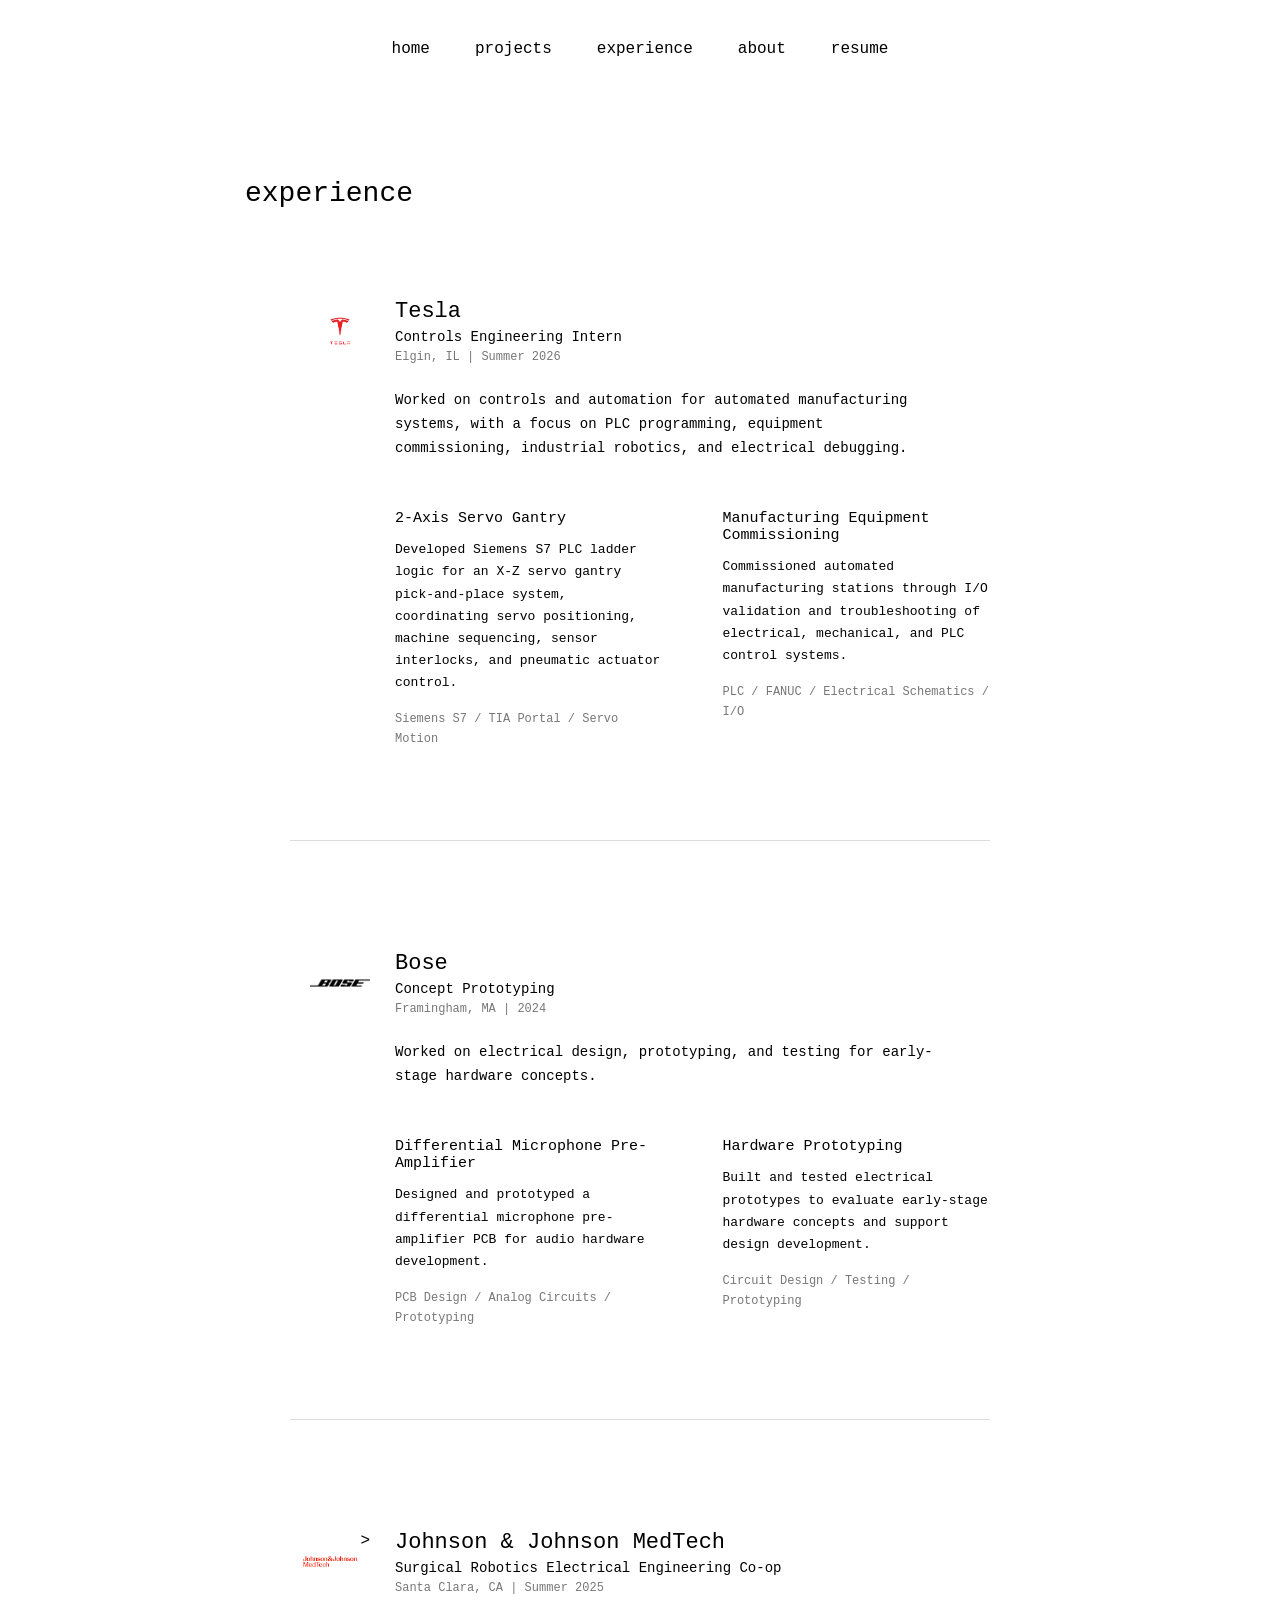
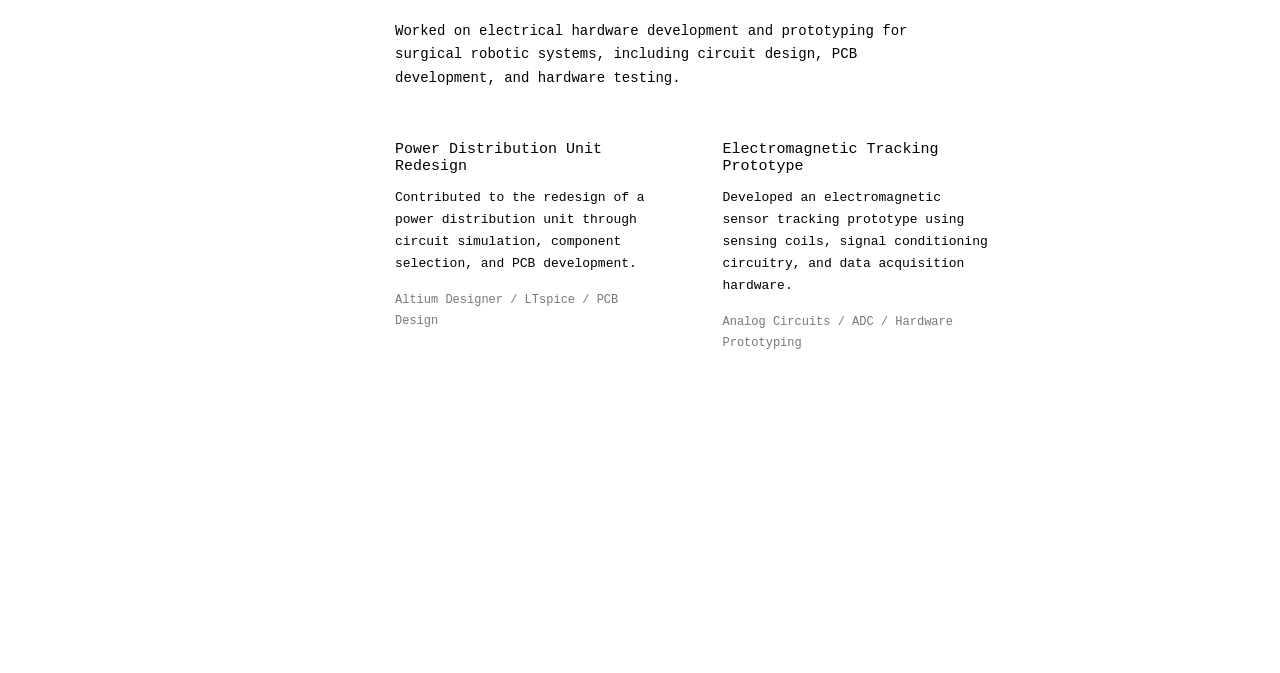
==== experience.html @ fe1cb934 "adding experience, projects, resume, and images" ====
<!DOCTYPE html>
<html lang="en">

<head>
    <meta charset="UTF-8">
    <meta name="viewport" content="width=device-width, initial-scale=1.0">

    <title>Experience | Serena Lin</title>

    <link rel="stylesheet" href="style.css">
</head>


<body>

    <!-- NAVIGATION -->

    <nav>
        <a href="index.html">home</a>
        <a href="projects.html">projects</a>
        <a href="experience.html">experience</a>
        <a href="index.html#about">about</a>
        <a href="assets\resume\6_28_2026 Serena Lin Resume.docx (2).pdf" target="_blank">resume</a>
    </nav>


    <!-- EXPERIENCE -->

    <main class="experience-page">

        <h1>experience</h1>


        <!-- TESLA -->

        <section class="experience">

            <div class="experience-header">

                <div class="company-logo">
                    <img src="assets/logos/tesla.png" alt="Tesla logo">
                </div>

                <div class="company-info">

                    <h2>Tesla</h2>

                    <h3>Controls Engineering Intern</h3>

                    <p class="experience-meta">
                        Elgin, IL | Summer 2026
                    </p>

                    <p class="experience-description">
                        Worked on controls and automation for automated
                        manufacturing systems, with a focus on PLC programming,
                        equipment commissioning, industrial robotics, and
                        electrical debugging.
                    </p>

                </div>

            </div>


            <div class="experience-projects">

                <!-- TESLA PROJECT 1 -->

                <div class="experience-project">

                    <h3>2-Axis Servo Gantry</h3>

                    <p>
                        Developed Siemens S7 PLC ladder logic for an X-Z servo
                        gantry pick-and-place system, coordinating servo
                        positioning, machine sequencing, sensor interlocks,
                        and pneumatic actuator control.
                    </p>

                    <p class="project-tools">
                        Siemens S7 / TIA Portal / Servo Motion
                    </p>

                </div>


                <!-- TESLA PROJECT 2 -->

                <div class="experience-project">

                    <h3>Manufacturing Equipment Commissioning</h3>

                    <p>
                        Commissioned automated manufacturing stations through
                        I/O validation and troubleshooting of electrical,
                        mechanical, and PLC control systems.
                    </p>

                    <p class="project-tools">
                        PLC / FANUC / Electrical Schematics / I/O
                    </p>

                </div>

            </div>

        </section>



        <!-- BOSE -->

        <section class="experience">

            <div class="experience-header">

                <div class="company-logo">
                    <img src="assets/logos/bose.png" alt="Bose logo">
                </div>

                <div class="company-info">

                    <h2>Bose</h2>

                    <h3>Concept Prototyping</h3>

                    <p class="experience-meta">
                        Framingham, MA | 2024
                    </p>

                    <p class="experience-description">
                        Worked on electrical design, prototyping, and testing
                        for early-stage hardware concepts.
                    </p>

                </div>

            </div>


            <div class="experience-projects">

                <!-- BOSE PROJECT 1 -->

                <div class="experience-project">

                    <h3>Differential Microphone Pre-Amplifier</h3>

                    <p>
                        Designed and prototyped a differential microphone
                        pre-amplifier PCB for audio hardware development.
                    </p>

                    <p class="project-tools">
                        PCB Design / Analog Circuits / Prototyping
                    </p>

                </div>


                <!-- BOSE PROJECT 2 -->

                <div class="experience-project">

                    <h3>Hardware Prototyping</h3>

                    <p>
                        Built and tested electrical prototypes to evaluate
                        early-stage hardware concepts and support design
                        development.
                    </p>

                    <p class="project-tools">
                        Circuit Design / Testing / Prototyping
                    </p>

                </div>

            </div>

        </section>



        <!-- JOHNSON & JOHNSON -->

        <section class="experience">

            <div class="experience-header">

                <div class="company-logo">
                    <img
                        <img src="assets/logos/jnj.webp" alt="Johnson & Johnson MedTech logo">
                    >
                </div>

                <div class="company-info">

                    <h2>Johnson & Johnson MedTech</h2>

                    <h3>Surgical Robotics Electrical Engineering Co-op</h3>

                    <p class="experience-meta">
                        Santa Clara, CA | Summer 2025
                    </p>

                    <p class="experience-description">
                        Worked on electrical hardware development and
                        prototyping for surgical robotic systems, including
                        circuit design, PCB development, and hardware testing.
                    </p>

                </div>

            </div>


            <div class="experience-projects">

                <!-- J&J PROJECT 1 -->

                <div class="experience-project">

                    <h3>Power Distribution Unit Redesign</h3>

                    <p>
                        Contributed to the redesign of a power distribution
                        unit through circuit simulation, component selection,
                        and PCB development.
                    </p>

                    <p class="project-tools">
                        Altium Designer / LTspice / PCB Design
                    </p>

                </div>


                <!-- J&J PROJECT 2 -->

                <div class="experience-project">

                    <h3>Electromagnetic Tracking Prototype</h3>

                    <p>
                        Developed an electromagnetic sensor tracking prototype
                        using sensing coils, signal conditioning circuitry,
                        and data acquisition hardware.
                    </p>

                    <p class="project-tools">
                        Analog Circuits / ADC / Hardware Prototyping
                    </p>

                </div>

            </div>

        </section>


    </main>

</body>

</html>
---- style.css ----
/* =========================
   GLOBAL
   ========================= */

* {
    margin: 0;
    padding: 0;
    box-sizing: border-box;
}

body {
    background-color: white;
    color: black;
    font-family: "Courier New", Courier, monospace;
}


/* =========================
   NAVIGATION
   ========================= */

nav {
    display: flex;
    justify-content: center;
    gap: 45px;
    padding-top: 40px;
}

nav a {
    color: black;
    text-decoration: none;
    font-size: 16px;
}

nav a:hover {
    color: #777;
}


/* =========================
   HOME PAGE
   ========================= */

.home {
    max-width: 650px;
    margin: 0 auto;
    padding: 140px 25px 100px;
    text-align: center;
}

.home h1 {
    font-size: 32px;
    font-weight: normal;
    margin-bottom: 10px;
}

.welcome {
    font-size: 16px;
    margin-bottom: 60px;
}

.about-home {
    text-align: left;
    font-size: 15px;
    line-height: 1.8;
}

.about-home p {
    margin-bottom: 18px;
}


/* =========================
   PROJECTS PAGE
   ========================= */

.projects-page {
    max-width: 850px;
    margin: 0 auto;
    padding: 120px 30px;
}

.projects-page > h1 {
    font-size: 28px;
    font-weight: normal;
    margin-bottom: 80px;
}

.project-preview {
    display: grid;
    grid-template-columns: 1fr 1fr;
    gap: 45px;
    align-items: center;
    margin-bottom: 120px;
}

.project-image img {
    width: 100%;
    display: block;
}

.project-info h2 {
    font-size: 22px;
    font-weight: normal;
    margin: 8px 0 20px;
}

.project-info p {
    font-size: 14px;
    line-height: 1.7;
    margin-bottom: 18px;
}

.project-year {
    color: #777;
    font-size: 12px !important;
}

.project-tools {
    color: #777;
    font-size: 12px !important;
}

.project-info a {
    color: black;
    text-decoration: none;
    font-size: 13px;
}

.project-info a:hover {
    text-decoration: underline;
}


/* =========================
   EXPERIENCE PAGE
   ========================= */

.experience-page {
    max-width: 850px;
    margin: 0 auto;
    padding: 120px 30px;
}

.experience-page > h1 {
    font-size: 28px;
    font-weight: normal;
    margin-bottom: 90px;
}


/* INDIVIDUAL COMPANY */

.experience {
    max-width: 700px;
    margin: 0 auto 110px;
    padding-bottom: 90px;
    border-bottom: 1px solid #ddd;
}

.experience:last-child {
    border-bottom: none;
}


/* COMPANY HEADER */

.experience-header {
    display: grid;
    grid-template-columns: 80px 1fr;
    gap: 25px;
    align-items: start;
}


/* LOGO */

.company-logo {
    display: flex;
    justify-content: flex-end;
    padding-top: 2px;
}

.company-logo img {
    width: 60px;
    height: 60px;
    object-fit: contain;
}


/* COMPANY INFORMATION */

.company-info {
    text-align: left;
}

.company-info h2 {
    font-size: 22px;
    font-weight: normal;
    margin-bottom: 5px;
}

.company-info h3 {
    font-size: 14px;
    font-weight: normal;
    margin-bottom: 5px;
}

.experience-meta {
    font-size: 12px;
    color: #777;
}


/* COMPANY DESCRIPTION */

.experience-description {
    max-width: 550px;
    margin-top: 25px;
    font-size: 14px;
    line-height: 1.7;
}


/* EXPERIENCE PROJECTS */

.experience-projects {
    display: grid;
    grid-template-columns: 1fr 1fr;
    gap: 60px;

    margin-top: 50px;
    margin-left: 105px;
}


/* INDIVIDUAL EXPERIENCE PROJECT */

.experience-project h3 {
    font-size: 15px;
    font-weight: normal;
    margin-bottom: 12px;
}

.experience-project p {
    font-size: 13px;
    line-height: 1.7;
}

.experience-project .project-tools {
    margin-top: 15px;
    color: #777;
    font-size: 12px !important;
}


/* =========================
   MOBILE
   ========================= */

@media (max-width: 700px) {

    /* NAVIGATION */

    nav {
        gap: 20px;
        padding-top: 30px;
    }

    nav a {
        font-size: 13px;
    }


    /* HOME */

    .home {
        padding: 90px 25px 70px;
    }

    .home h1 {
        font-size: 28px;
    }


    /* PROJECTS */

    .projects-page {
        padding: 80px 25px;
    }

    .project-preview {
        grid-template-columns: 1fr;
        gap: 25px;
        margin-bottom: 90px;
    }


    /* EXPERIENCE */

    .experience-page {
        padding: 80px 25px;
    }

    .experience-page > h1 {
        margin-bottom: 70px;
    }

    .experience {
        margin-bottom: 80px;
        padding-bottom: 70px;
    }

    .experience-header {
        grid-template-columns: 55px 1fr;
        gap: 15px;
    }

    .company-logo img {
        width: 45px;
        height: 45px;
    }

    .experience-projects {
        grid-template-columns: 1fr;
        margin-left: 70px;
        gap: 40px;
    }

}
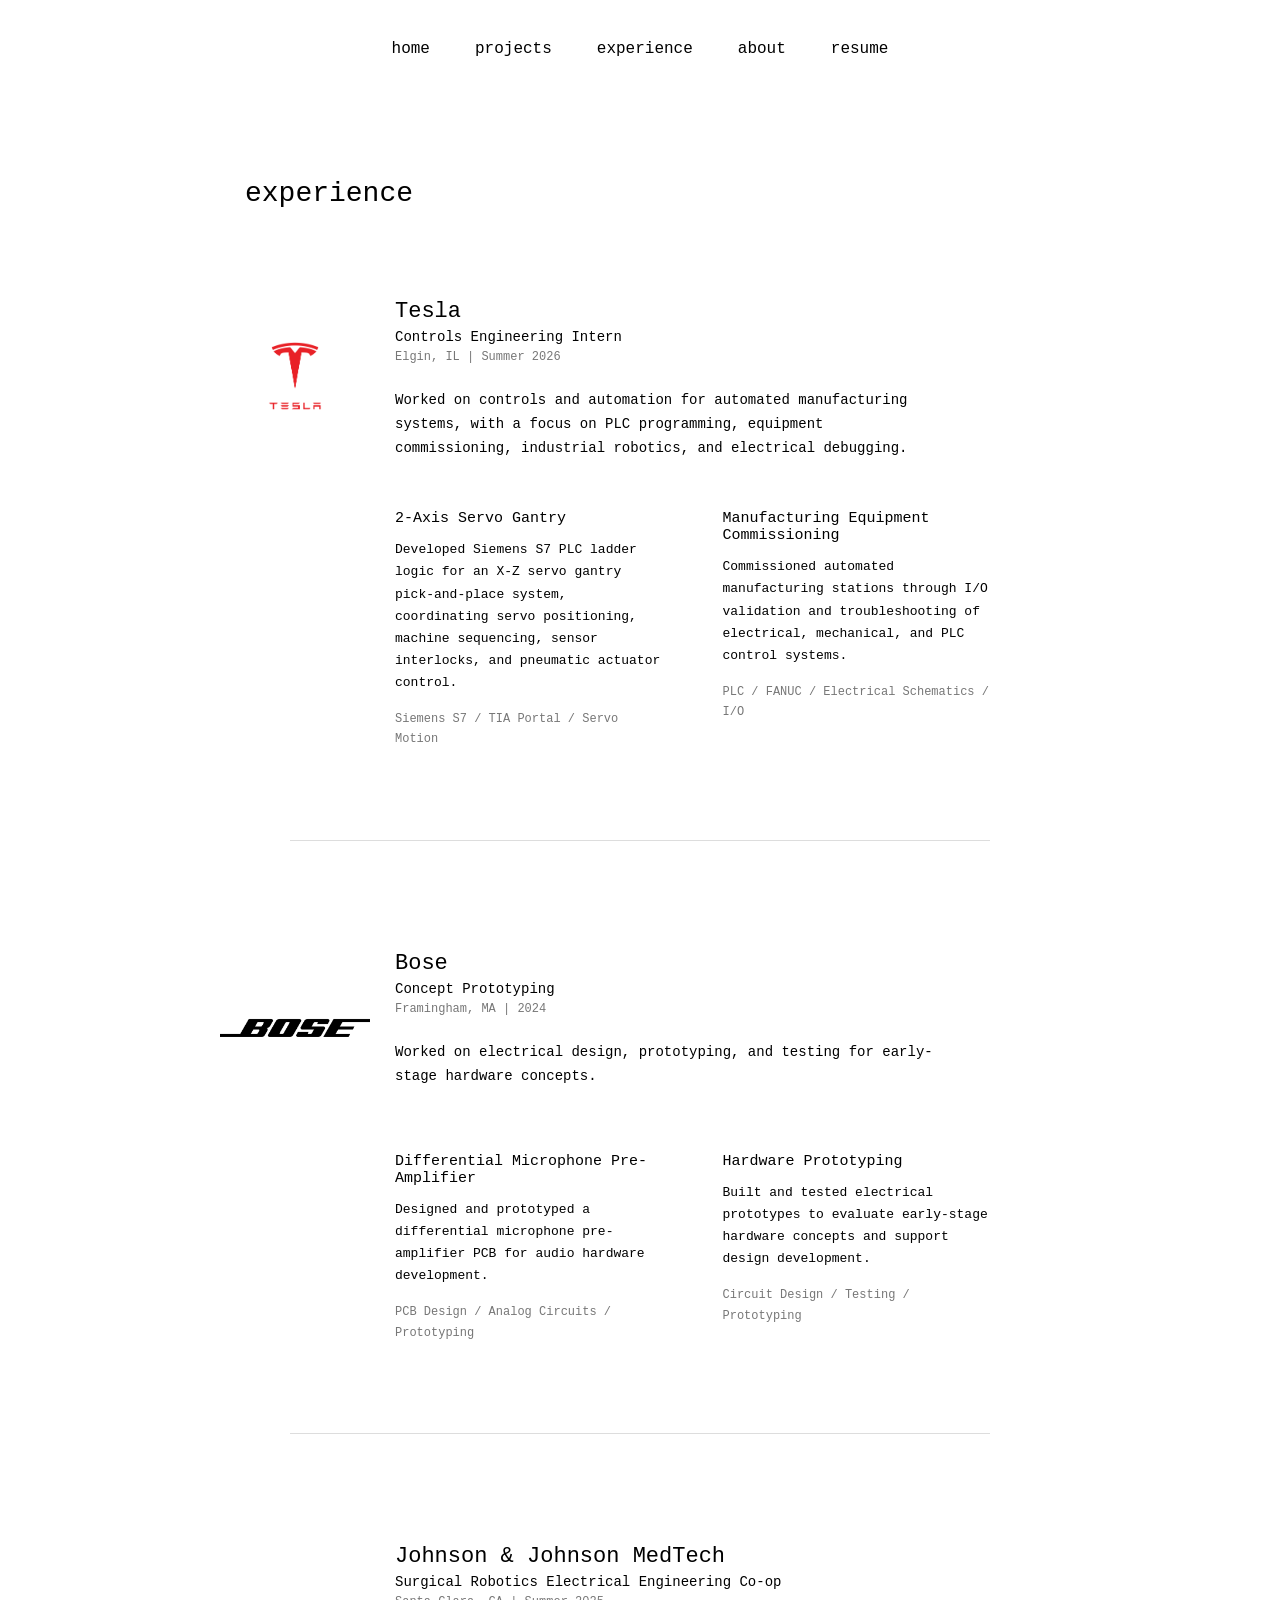
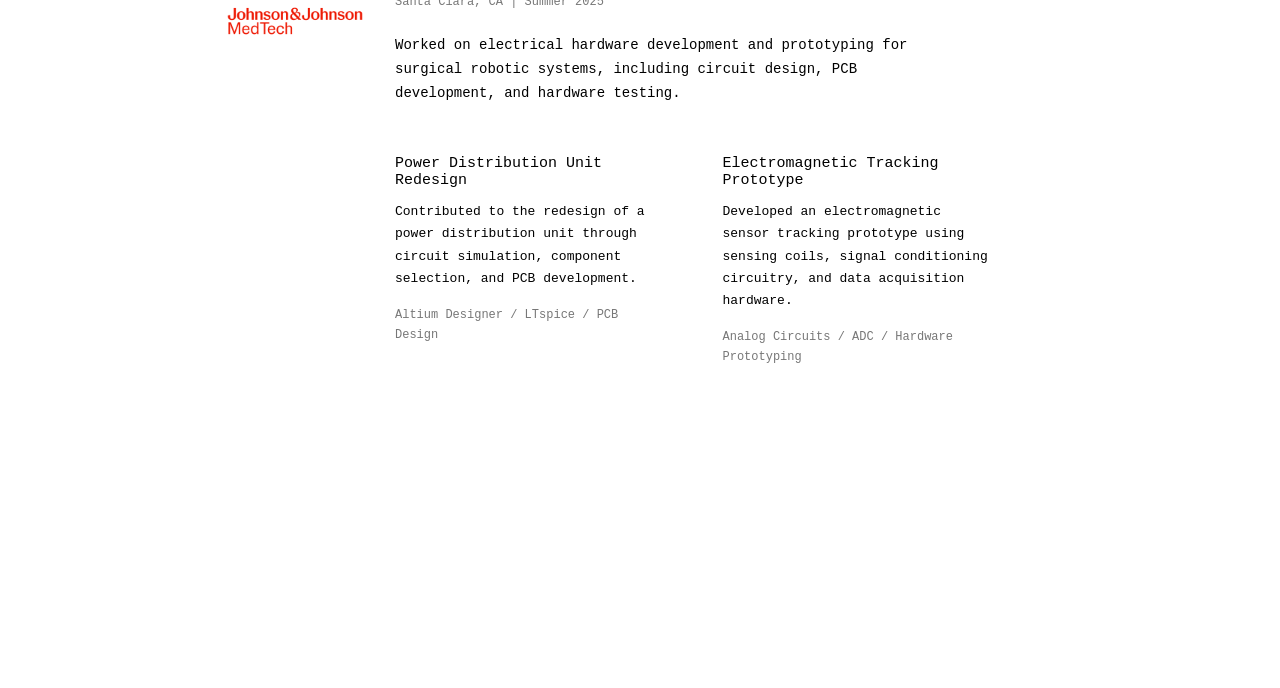
==== commit 151470ce: "resize logos" ====
--- a/experience.html
+++ b/experience.html
@@ -192,7 +192,7 @@
                 <div class="company-logo">
                     <img
                         <img src="assets/logos/jnj.webp" alt="Johnson & Johnson MedTech logo">
-                    >
+                    
                 </div>
 
                 <div class="company-info">
--- a/style.css
+++ b/style.css
@@ -182,8 +182,8 @@
 }
 
 .company-logo img {
-    width: 60px;
-    height: 60px;
+    width: 150px;
+    height: 150px;
     object-fit: contain;
 }
 
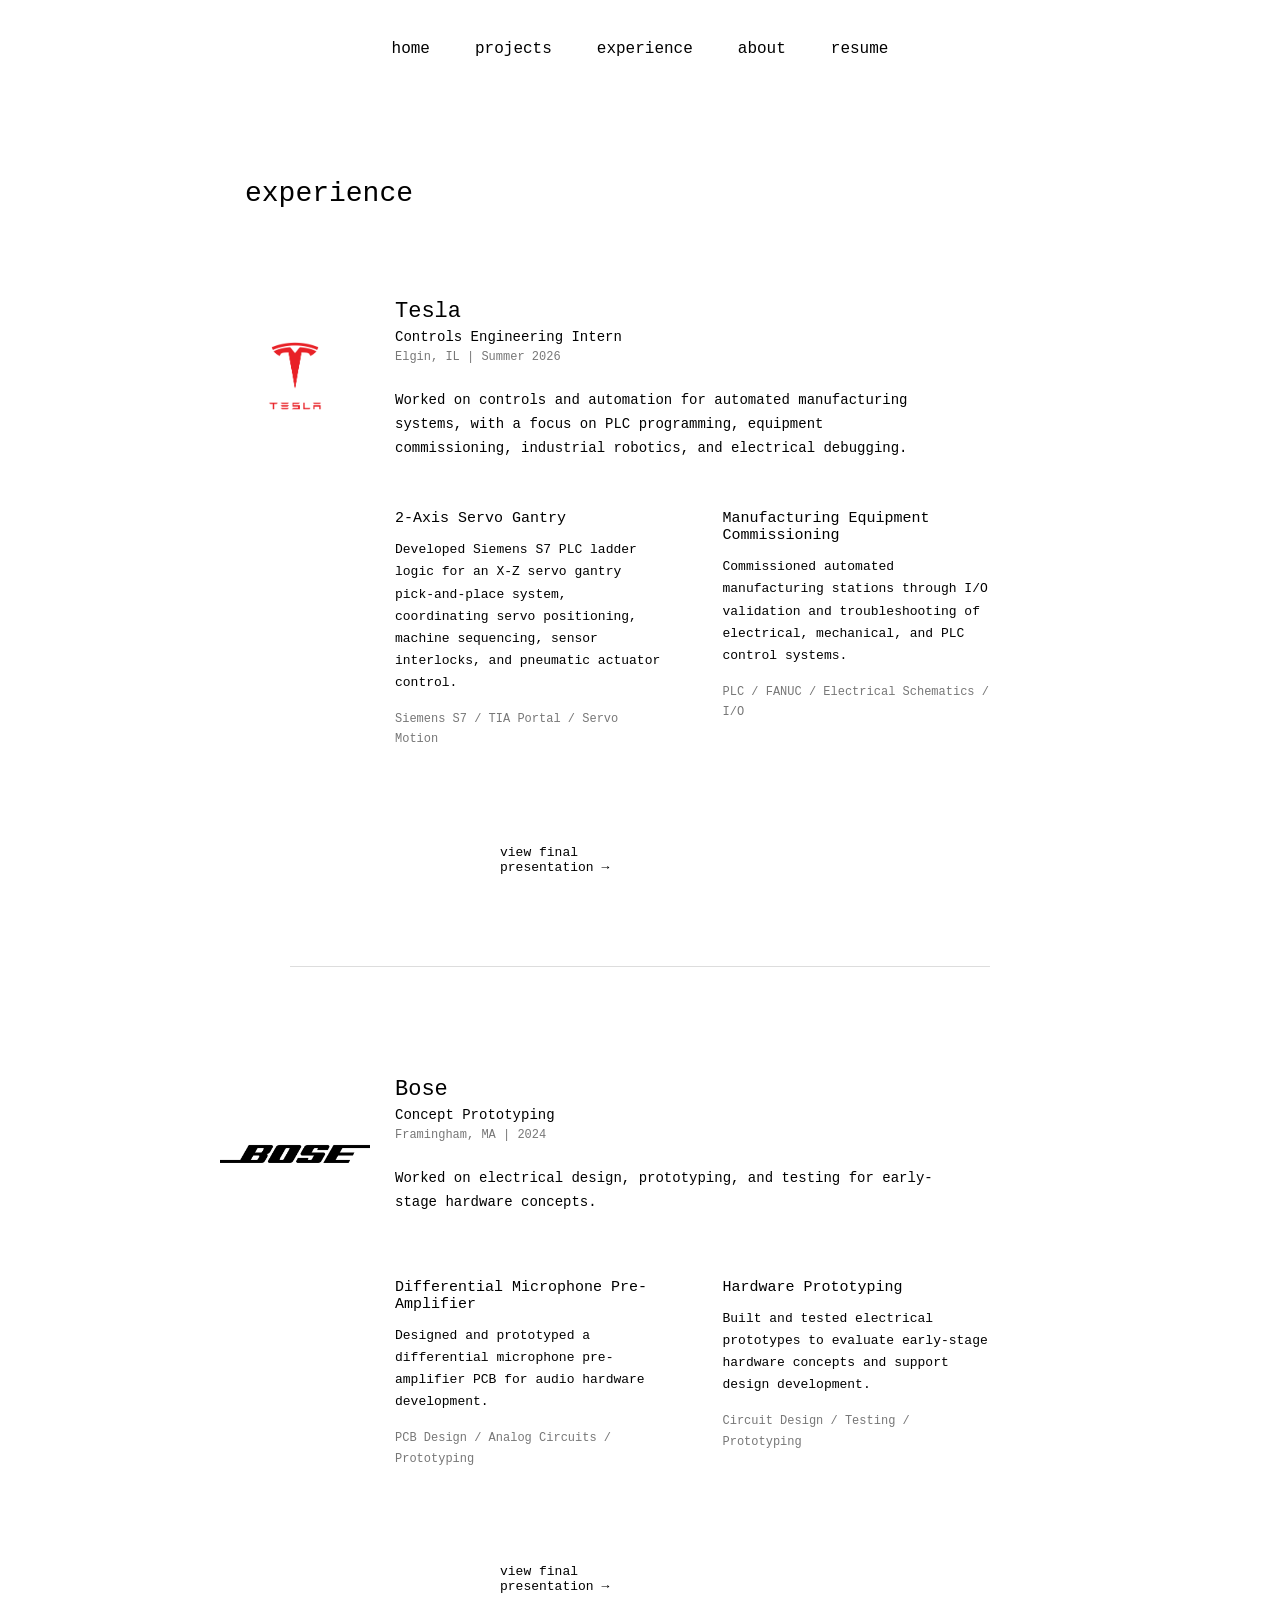
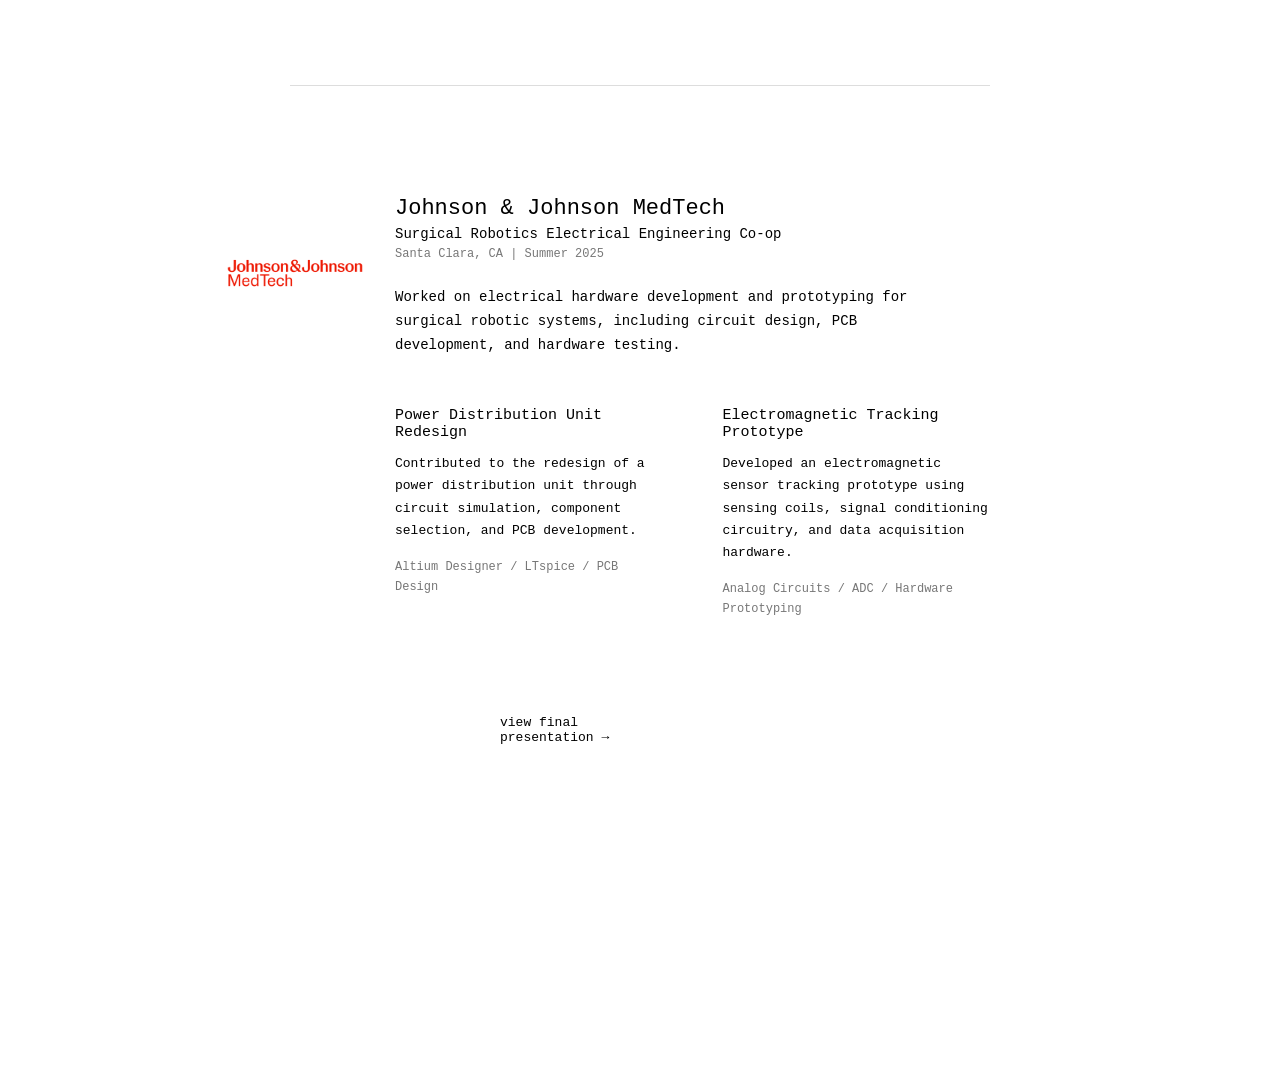
==== commit 264e2c6e: "adding about page and tesla presentation" ====
--- a/experience.html
+++ b/experience.html
@@ -19,7 +19,7 @@
         <a href="index.html">home</a>
         <a href="projects.html">projects</a>
         <a href="experience.html">experience</a>
-        <a href="index.html#about">about</a>
+        <a href="about.html">about</a>
         <a href="assets\resume\6_28_2026 Serena Lin Resume.docx (2).pdf" target="_blank">resume</a>
     </nav>
 
@@ -102,7 +102,12 @@
                     </p>
 
                 </div>
-
+                    <div class="experience-presentation">
+                        <a href="assets\presentations\Tesla_presentation.pdf"
+                        target="_blank">
+                            view final presentation →
+                        </a>
+                    </div>
             </div>
 
         </section>
@@ -176,7 +181,12 @@
                     </p>
 
                 </div>
-
+        <div class="experience-presentation">
+            <a href="assets/presentations/bose-final-presentation.pdf"
+            target="_blank">
+                view final presentation →
+            </a>
+        </div>
             </div>
 
         </section>
@@ -254,7 +264,12 @@
                     </p>
 
                 </div>
-
+          <div class="experience-presentation">
+                    <a href="assets/presentations/jnj-final-presentation.pdf"
+                    target="_blank">
+                        view final presentation →
+                    </a>
+                </div>
             </div>
 
         </section>
--- a/style.css
+++ b/style.css
@@ -295,36 +295,244 @@
         margin-bottom: 90px;
     }
 
-
-    /* EXPERIENCE */
-
-    .experience-page {
+}
+  /* EXPERIENCE PROJECTS */
+
+.experience-projects {
+    display: grid;
+    grid-template-columns: 1fr 1fr;
+    gap: 60px;
+    margin-top: 50px;
+    margin-left: 105px;
+}
+
+.experience-project {
+    min-width: 0;
+}
+
+.experience-project h3 {
+    font-size: 15px;
+    font-weight: normal;
+    margin-bottom: 12px;
+}
+
+.experience-project p {
+    font-size: 13px;
+    line-height: 1.7;
+}
+
+.experience-project .project-tools {
+    margin-top: 15px;
+    color: #777;
+    font-size: 12px !important;
+}
+
+
+/* INTERNSHIP PRESENTATION */
+
+.experience-presentation {
+    margin-top: 35px;
+    margin-left: 105px;
+}
+
+.experience-presentation a {
+    display: inline-block;
+    color: black;
+    text-decoration: none;
+    font-size: 13px;
+}
+
+.experience-presentation a:hover {
+    text-decoration: underline;
+}
+
+/* =========================
+   ABOUT PAGE
+   ========================= */
+
+.about-page {
+    max-width: 850px;
+    margin: 0 auto;
+    padding: 120px 30px;
+}
+
+
+/* INTRO */
+
+.about-intro {
+    max-width: 600px;
+    margin-bottom: 100px;
+}
+
+.about-intro h1 {
+    font-size: 28px;
+    font-weight: normal;
+    margin-bottom: 25px;
+}
+
+.about-intro p {
+    font-size: 14px;
+    line-height: 1.8;
+}
+
+
+/* PHOTO COLLAGE */
+
+.about-collage {
+    display: grid;
+    grid-template-columns: repeat(12, 1fr);
+    row-gap: 80px;
+    column-gap: 25px;
+    align-items: start;
+}
+
+.about-photo {
+    margin: 0;
+}
+
+.about-photo img {
+    width: 100%;
+    display: block;
+    object-fit: cover;
+}
+
+.about-photo figcaption {
+    font-size: 12px;
+    line-height: 1.5;
+    margin-top: 10px;
+    color: #555;
+}
+
+
+/* INDIVIDUAL PHOTO POSITIONS */
+
+.photo-one {
+    grid-column: 1 / span 5;
+}
+
+.photo-one img {
+    aspect-ratio: 4 / 5;
+}
+
+
+.photo-two {
+    grid-column: 8 / span 4;
+    margin-top: 70px;
+}
+
+.photo-two img {
+    aspect-ratio: 1 / 1;
+}
+
+
+.photo-three {
+    grid-column: 2 / span 4;
+    margin-top: 20px;
+}
+
+.photo-three img {
+    aspect-ratio: 1 / 1;
+}
+
+
+.photo-four {
+    grid-column: 7 / span 5;
+}
+
+.photo-four img {
+    aspect-ratio: 4 / 5;
+}
+
+
+.photo-five {
+    grid-column: 1 / span 5;
+    margin-top: 50px;
+}
+
+.photo-five img {
+    aspect-ratio: 3 / 2;
+}
+
+
+.photo-six {
+    grid-column: 8 / span 4;
+}
+
+.photo-six img {
+    aspect-ratio: 4 / 5;
+}
+
+
+/* CURRENTLY */
+
+.currently {
+    max-width: 550px;
+    margin: 150px auto 40px;
+}
+
+.currently h2 {
+    font-size: 20px;
+    font-weight: normal;
+    margin-bottom: 30px;
+}
+
+.currently-row {
+    display: grid;
+    grid-template-columns: 130px 1fr;
+    gap: 20px;
+    margin-bottom: 14px;
+    font-size: 13px;
+}
+
+.currently-row span {
+    color: #777;
+}
+
+.currently-row p {
+    margin: 0;
+}
+
+
+/* =========================
+   ABOUT MOBILE
+   ========================= */
+
+@media (max-width: 700px) {
+
+    .about-page {
         padding: 80px 25px;
     }
 
-    .experience-page > h1 {
+    .about-intro {
         margin-bottom: 70px;
     }
 
-    .experience {
-        margin-bottom: 80px;
-        padding-bottom: 70px;
-    }
-
-    .experience-header {
-        grid-template-columns: 55px 1fr;
-        gap: 15px;
-    }
-
-    .company-logo img {
-        width: 45px;
-        height: 45px;
-    }
-
-    .experience-projects {
-        grid-template-columns: 1fr;
-        margin-left: 70px;
-        gap: 40px;
+    .about-collage {
+        display: grid;
+        grid-template-columns: 1fr 1fr;
+        gap: 50px 20px;
+    }
+
+    .photo-one,
+    .photo-two,
+    .photo-three,
+    .photo-four,
+    .photo-five,
+    .photo-six {
+        grid-column: auto;
+        margin-top: 0;
+    }
+
+    .about-photo img {
+        aspect-ratio: 1 / 1;
+    }
+
+    .currently {
+        margin-top: 100px;
+    }
+
+    .currently-row {
+        grid-template-columns: 100px 1fr;
     }
 
 }
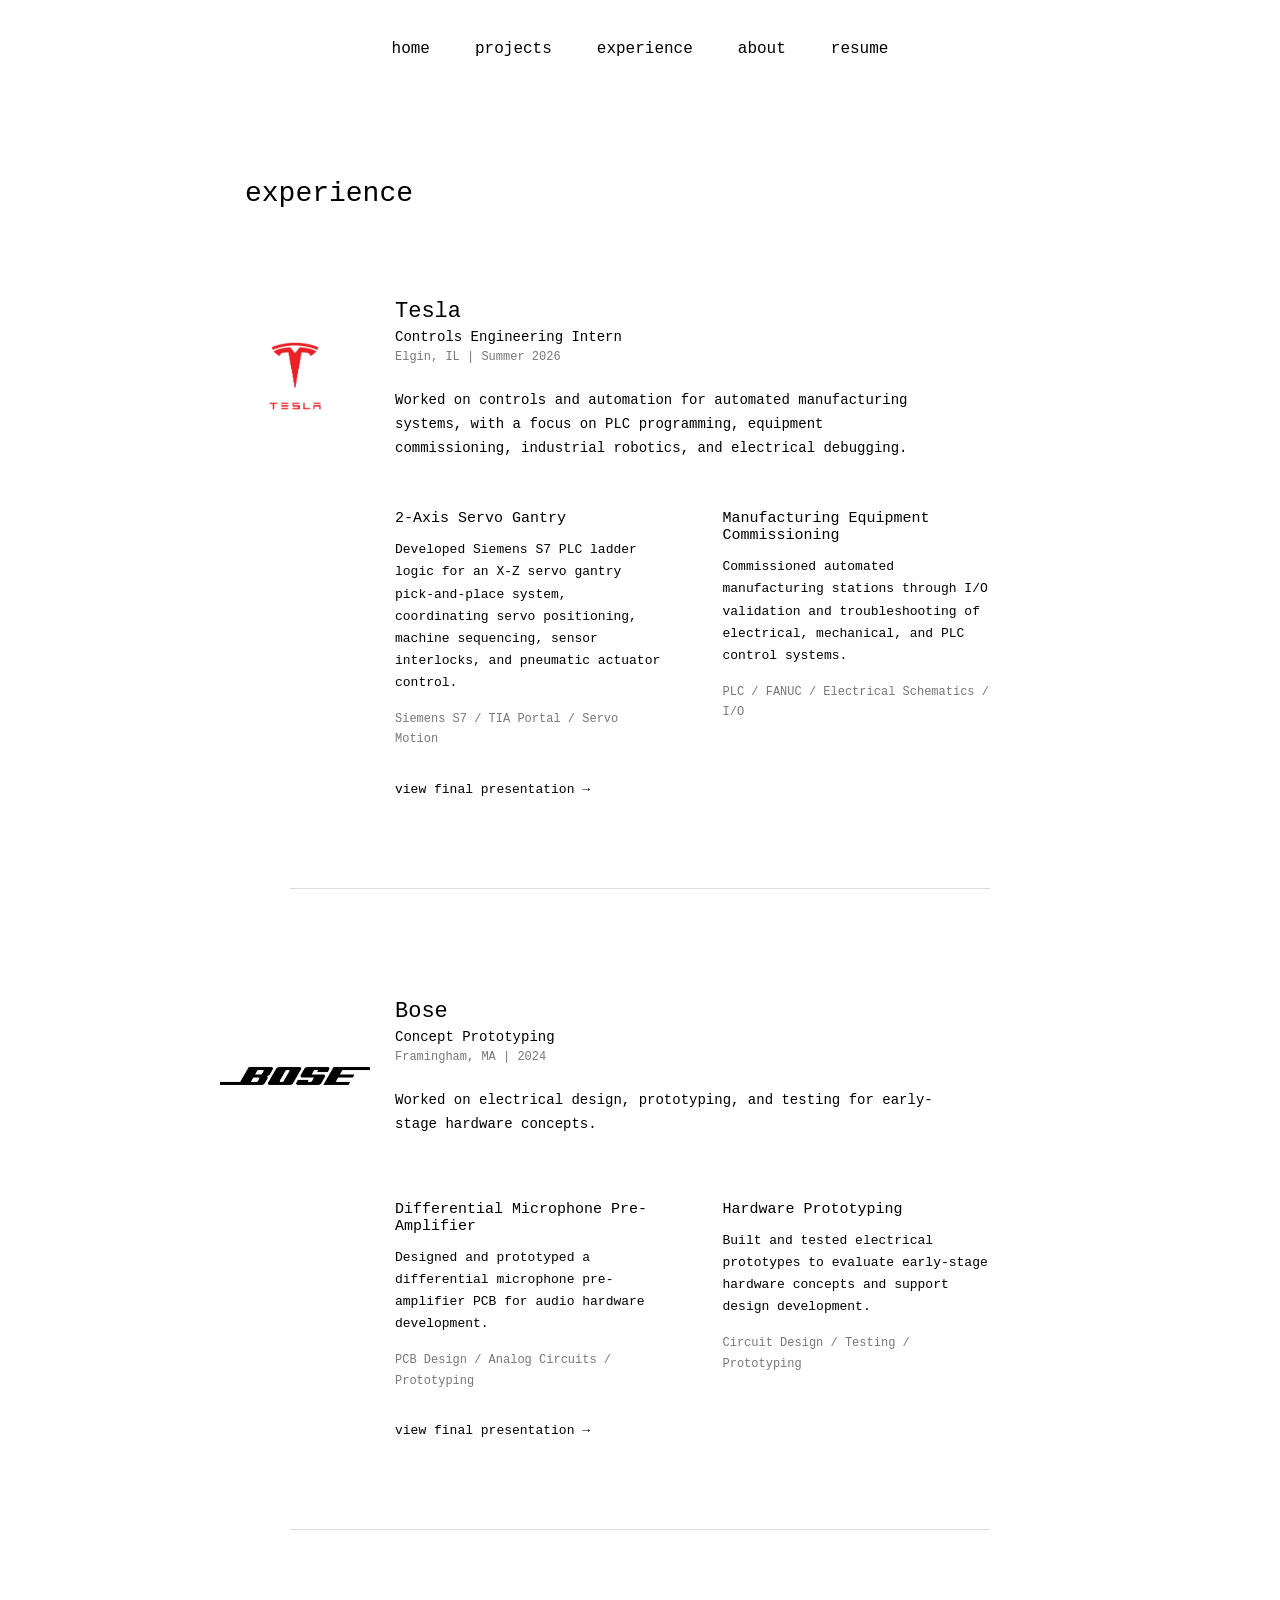
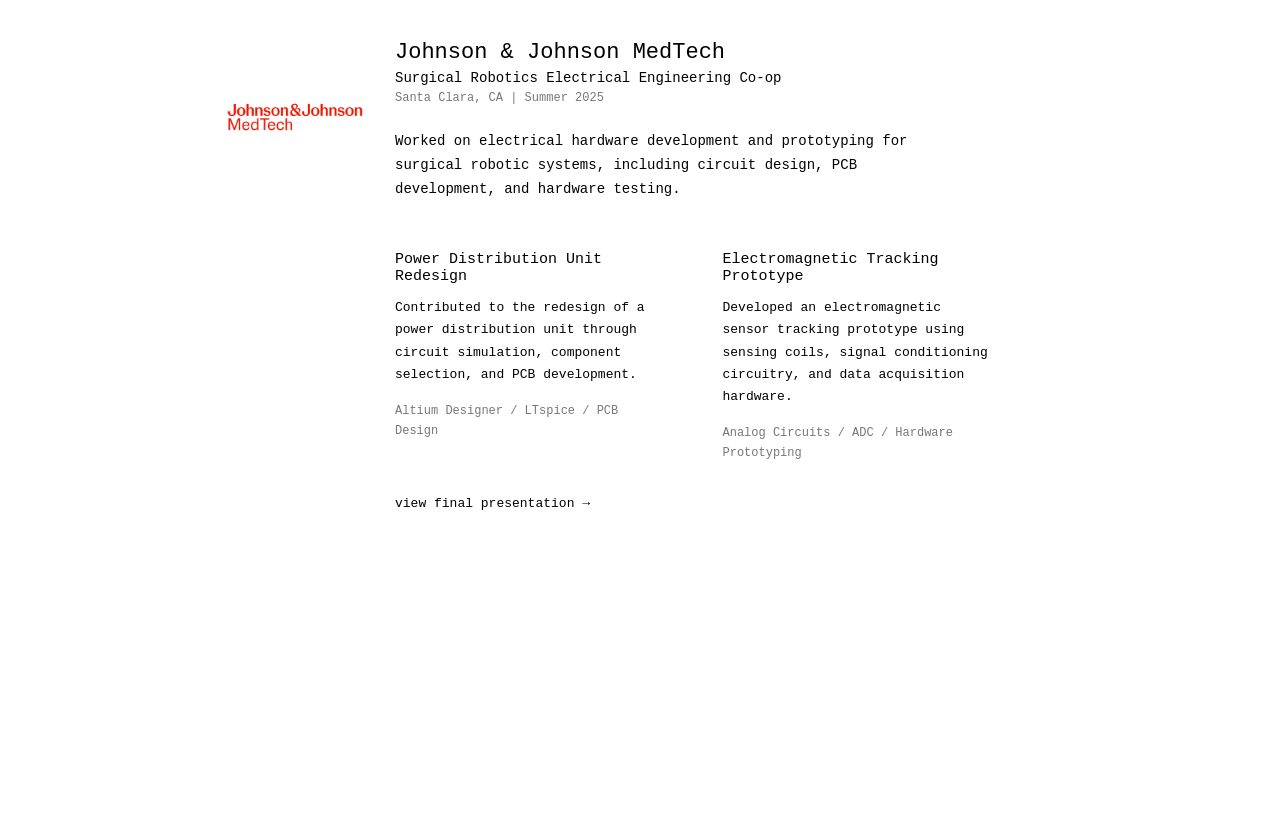
==== commit a6961d1a: "fixing alignment of presentation viewing" ====
--- a/experience.html
+++ b/experience.html
@@ -4,12 +4,9 @@
 <head>
     <meta charset="UTF-8">
     <meta name="viewport" content="width=device-width, initial-scale=1.0">
-
     <title>Experience | Serena Lin</title>
-
     <link rel="stylesheet" href="style.css">
 </head>
-
 
 <body>
 
@@ -20,7 +17,7 @@
         <a href="projects.html">projects</a>
         <a href="experience.html">experience</a>
         <a href="about.html">about</a>
-        <a href="assets\resume\6_28_2026 Serena Lin Resume.docx (2).pdf" target="_blank">resume</a>
+        <a href="assets/resume/6_28_2026 Serena Lin Resume.docx (2).pdf" target="_blank">resume</a>
     </nav>
 
 
@@ -44,7 +41,6 @@
                 <div class="company-info">
 
                     <h2>Tesla</h2>
-
                     <h3>Controls Engineering Intern</h3>
 
                     <p class="experience-meta">
@@ -102,12 +98,16 @@
                     </p>
 
                 </div>
-                    <div class="experience-presentation">
-                        <a href="assets\presentations\Tesla_presentation.pdf"
-                        target="_blank">
-                            view final presentation →
-                        </a>
-                    </div>
+
+            </div>
+
+
+            <!-- TESLA PRESENTATION -->
+
+            <div class="experience-presentation">
+                <a href="assets/presentations/Tesla_presentation.pdf" target="_blank">
+                    view final presentation →
+                </a>
             </div>
 
         </section>
@@ -127,7 +127,6 @@
                 <div class="company-info">
 
                     <h2>Bose</h2>
-
                     <h3>Concept Prototyping</h3>
 
                     <p class="experience-meta">
@@ -181,12 +180,16 @@
                     </p>
 
                 </div>
-        <div class="experience-presentation">
-            <a href="assets/presentations/bose-final-presentation.pdf"
-            target="_blank">
-                view final presentation →
-            </a>
-        </div>
+
+            </div>
+
+
+            <!-- BOSE PRESENTATION -->
+
+            <div class="experience-presentation">
+                <a href="assets/presentations/Bose-Final-Presentation-Shareable.pptx.pdf" target="_blank">
+                    view final presentation →
+                </a>
             </div>
 
         </section>
@@ -200,15 +203,12 @@
             <div class="experience-header">
 
                 <div class="company-logo">
-                    <img
-                        <img src="assets/logos/jnj.webp" alt="Johnson & Johnson MedTech logo">
-                    
+                    <img src="assets/logos/jnj.webp" alt="Johnson & Johnson MedTech logo">
                 </div>
 
                 <div class="company-info">
 
                     <h2>Johnson & Johnson MedTech</h2>
-
                     <h3>Surgical Robotics Electrical Engineering Co-op</h3>
 
                     <p class="experience-meta">
@@ -264,17 +264,20 @@
                     </p>
 
                 </div>
-          <div class="experience-presentation">
-                    <a href="assets/presentations/jnj-final-presentation.pdf"
-                    target="_blank">
-                        view final presentation →
-                    </a>
-                </div>
+
+            </div>
+
+
+            <!-- J&J PRESENTATION -->
+
+            <div class="experience-presentation">
+                <a href="assets/presentations/JnJ-Final-Presentation-Shareable.pptx.pdf" target="_blank">
+                    view final presentation →
+                </a>
             </div>
 
         </section>
 
-
     </main>
 
 </body>
--- a/style.css
+++ b/style.css
@@ -331,15 +331,15 @@
 /* INTERNSHIP PRESENTATION */
 
 .experience-presentation {
-    margin-top: 35px;
+    margin-top: 30px;
     margin-left: 105px;
 }
 
 .experience-presentation a {
-    display: inline-block;
     color: black;
     text-decoration: none;
     font-size: 13px;
+    white-space: nowrap;
 }
 
 .experience-presentation a:hover {
